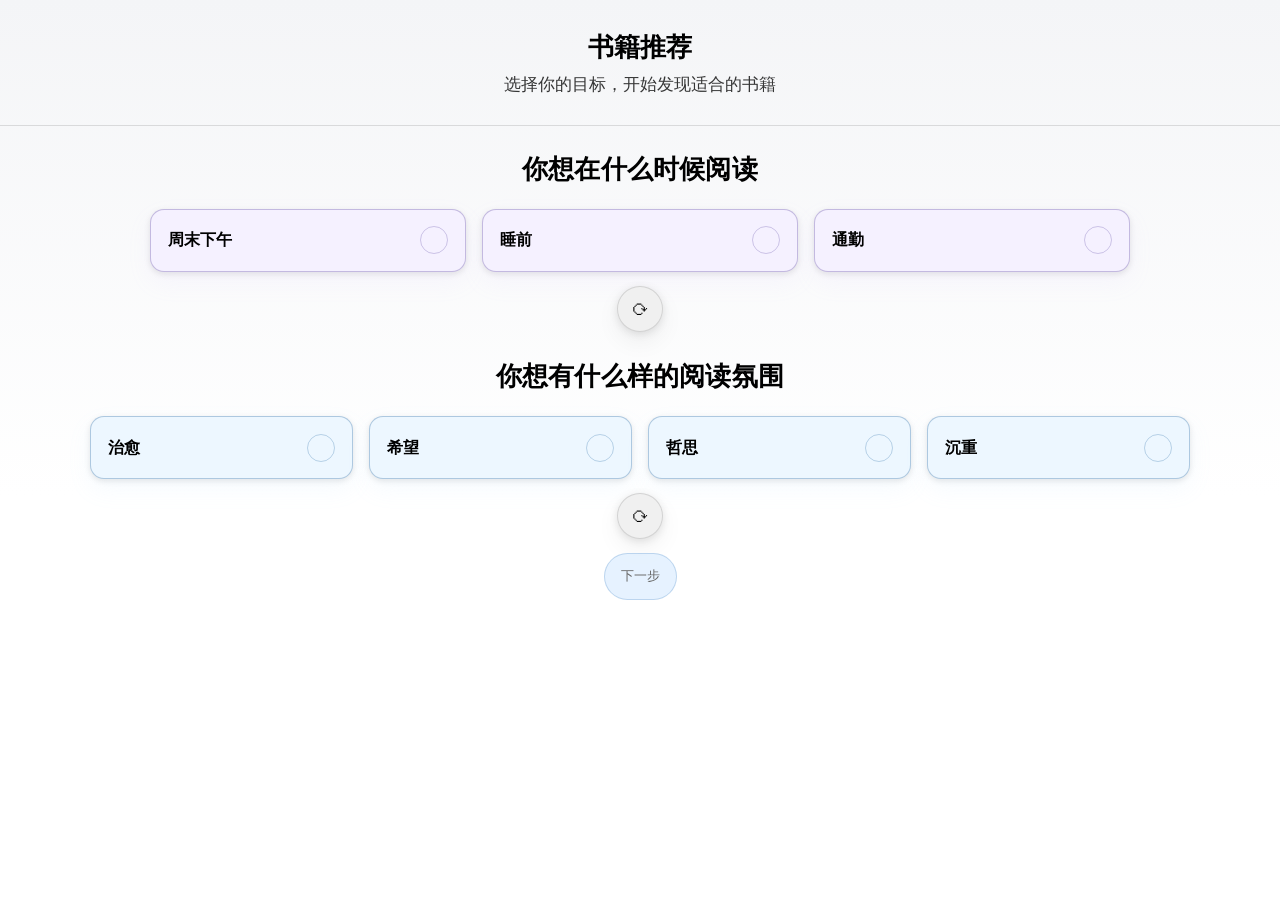
==== index.html @ 32f5d988 "clean deploy: fix embedding model to local" ====
<!DOCTYPE html>
<html lang="zh-CN">
  <head>
    <meta charset="UTF-8" />
    <meta name="viewport" content="width=device-width, initial-scale=1.0" />
    <title>书籍推荐系统</title>
    <link rel="stylesheet" href="styles/main.css" />
    <script>
      window.BOOKRECOMMEND_API_BASE = "https://bookrecommend-uevd.onrender.com";
    </script>
  </head>
  <body>
    <div id="app">
      <header class="app-header">
        <div id="topbar"></div>
      </header>
      <main id="main" class="app-main"></main>
    </div>
    <script type="module" src="scripts/main.js"></script>
  </body>
</html>
---- styles/main.css ----
/* 全局样式入口 —— 可按需拆分至 tokens.css、layout.css 等 */

@import "./components/book-card.css";
@import "./components/button-component.css";
@import "./components/scene-button-component.css";
@import "./components/scene-selected-goal.css";
@import "./components/nav-bar.css";
@import "./components/prompt-preview.css";
@import "./components/confirm-send-button.css";
@import "./components/recommend-results.css";

*,
*::before,
*::after {
  box-sizing: border-box;
}

:root {
  color-scheme: light dark;
  --font-sans: system-ui, -apple-system, "Segoe UI", Roboto, "Helvetica Neue", Arial, sans-serif;
}

html {
  font-family: var(--font-sans);
  line-height: 1.5;
}

body {
  margin: 0;
  min-height: 100vh;
  background: linear-gradient(180deg, #f4f5f7 0%, #ffffff 55%, #ffffff 100%);
}

body.page-style-more {
  background: linear-gradient(180deg, #e7e9ee 0%, #f1f2f5 60%, #f4f5f7 100%);
}

@media (prefers-color-scheme: dark) {
  body {
    background: linear-gradient(180deg, #0f1115 0%, #12151b 55%, #12151b 100%);
  }

  body.page-style-more {
    background: linear-gradient(180deg, #0d0f14 0%, #10131a 60%, #12151b 100%);
  }
}

.app-header {
  padding: 1rem 1.5rem;
  border-bottom: 1px solid color-mix(in srgb, CanvasText 12%, transparent);
}

.app-nav {
  display: flex;
  gap: 1rem;
  margin-top: 0.5rem;
}

.app-nav a {
  color: inherit;
}

.app-main {
  padding: 1.5rem;
}

.flow-step__title {
  margin: 0;
  display: grid;
  justify-items: center;
  text-align: center;
  font-size: clamp(1.25rem, 2.2vw, 1.6rem);
  font-weight: 720;
  letter-spacing: 0.2px;
}

.flow-step--goal .flow-step__title {
  margin-bottom: clamp(0.9rem, 2vw, 1.25rem);
}

.flow-step--scene .flow-step__title {
  margin-bottom: clamp(0.9rem, 2vw, 1.25rem);
}

.flow-step--scene .goal-button-grid + .flow-step__title {
  margin-top: clamp(0.9rem, 2vw, 1.25rem);
}

.fade-enter {
  opacity: 0;
}

.fade-enter.fade-enter--active {
  opacity: 1;
  transition: opacity 720ms cubic-bezier(0.22, 1, 0.36, 1);
}

.fade-exit {
  opacity: 1;
}

.fade-exit.fade-exit--active {
  opacity: 0;
  transition: opacity 260ms ease;
}

@media (max-width: 560px) {
  .app-header {
    padding: 0.9rem 1rem;
  }
  .app-main {
    padding: 1rem;
  }
}

.flow-back {
  appearance: none;
  border: 1px solid color-mix(in srgb, CanvasText 12%, transparent);
  border-radius: 14px;
  padding: 0.85rem 1rem;
  background: color-mix(in srgb, CanvasText 6%, Canvas 94%);
  color: CanvasText;
  box-shadow:
    0 10px 24px color-mix(in srgb, CanvasText 6%, transparent),
    0 2px 8px color-mix(in srgb, CanvasText 10%, transparent);
  cursor: pointer;
  transition:
    transform 120ms ease,
    background 180ms ease,
    border-color 180ms ease,
    box-shadow 180ms ease,
    filter 180ms ease;
}

.flow-back:hover {
  background: color-mix(in srgb, CanvasText 8%, Canvas 92%);
  border-color: color-mix(in srgb, CanvasText 18%, transparent);
  transform: translateY(-1px);
  box-shadow:
    0 14px 30px color-mix(in srgb, CanvasText 8%, transparent),
    0 6px 14px color-mix(in srgb, CanvasText 12%, transparent);
}

.flow-back:active {
  transform: translateY(0) scale(0.985);
  filter: saturate(1.03);
}

.flow-refresh {
  width: 46px;
  height: 46px;
  padding: 0;
  border-radius: 999px;
  display: inline-grid;
  place-items: center;
  line-height: 1;
  font-size: 1.15rem;
}

.flow-refresh:active {
  transform: scale(0.96);
}

.flow-back--bottom {
  margin-top: 0.75rem;
  display: block;
  margin-inline: auto;
}

.ui-modal__overlay {
  position: fixed;
  inset: 0;
  z-index: 1000;
  display: grid;
  place-items: center;
  padding: 1.25rem;
  background: color-mix(in srgb, CanvasText 18%, transparent);
  backdrop-filter: blur(6px);
}

.ui-modal {
  width: min(520px, 94vw);
  border-radius: 16px;
  border: 1px solid color-mix(in srgb, CanvasText 12%, transparent);
  background: color-mix(in srgb, Canvas 94%, CanvasText 6%);
  box-shadow: 0 18px 40px color-mix(in srgb, CanvasText 20%, transparent);
  padding: 1rem 1rem 0.9rem 1rem;
}

.ui-modal__title {
  font-size: 1.05rem;
  font-weight: 760;
  text-align: center;
  letter-spacing: 0.2px;
}

.ui-modal__desc {
  margin-top: 0.65rem;
  padding: 0.75rem 0.85rem;
  border-radius: 14px;
  border: 1px solid color-mix(in srgb, var(--accent) 34%, CanvasText 10%);
  background: color-mix(in srgb, var(--accent) 10%, Canvas 90%);
  text-align: left;
  white-space: pre-line;
  word-break: break-word;
}

.ui-modal__actions {
  margin-top: 0.9rem;
  display: flex;
  justify-content: center;
  gap: 0.75rem;
}

.ui-modal__ok {
  border-color: color-mix(in srgb, var(--accent) 46%, CanvasText 10%);
  background: color-mix(in srgb, var(--accent) 16%, Canvas 84%);
}

.scene-placeholder {
  margin-top: 1rem;
  padding: 1rem;
  border-radius: 14px;
  border: 1px dashed color-mix(in srgb, CanvasText 16%, transparent);
  opacity: 0.9;
}

@media (prefers-reduced-motion: reduce) {
  .fade-enter,
  .fade-exit {
    transition: none !important;
  }
}
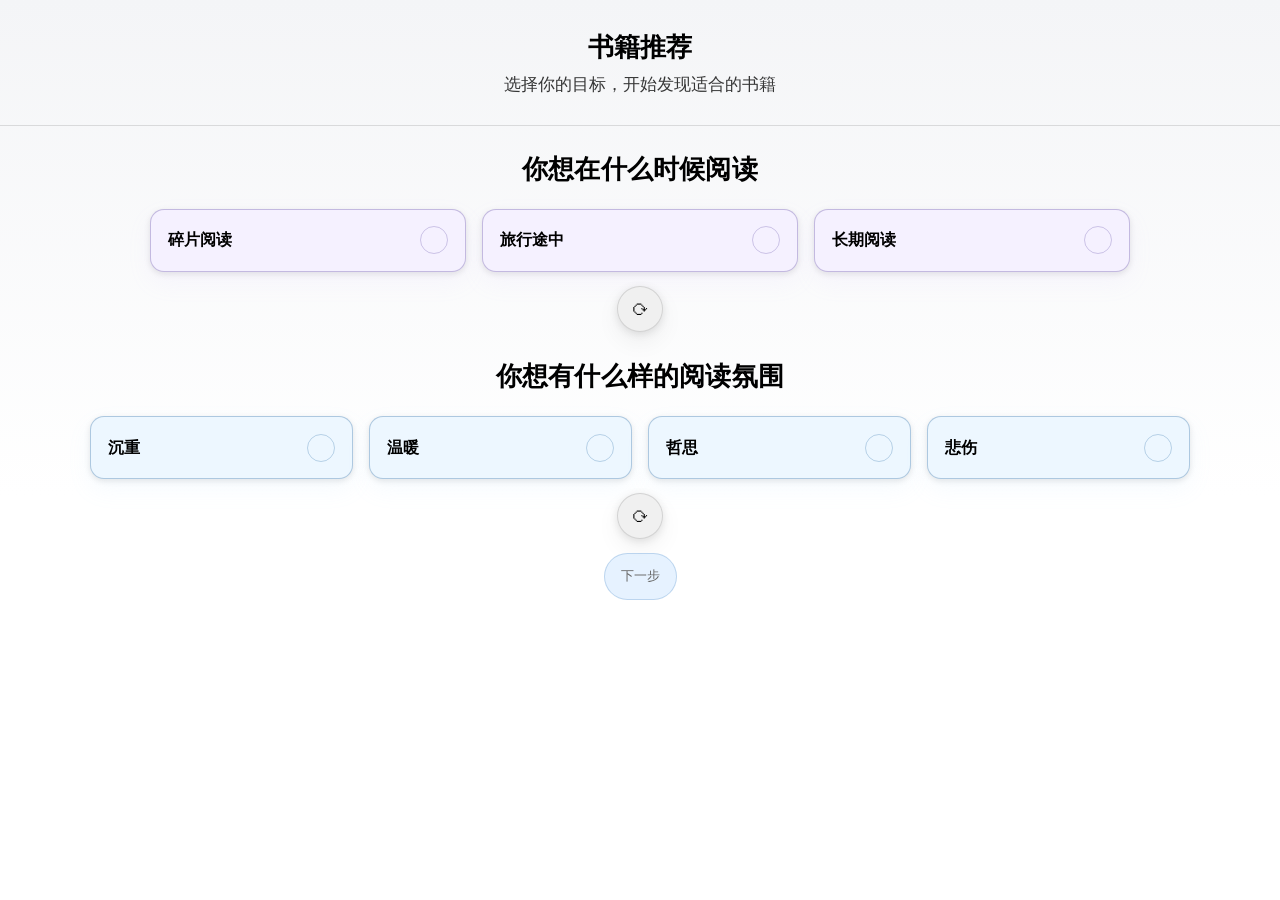
==== commit 7d1a8d2a: "后端接口更改" ====
--- a/index.html
+++ b/index.html
@@ -6,7 +6,7 @@
     <title>书籍推荐系统</title>
     <link rel="stylesheet" href="styles/main.css" />
     <script>
-      window.BOOKRECOMMEND_API_BASE = "https://bookrecommend-uevd.onrender.com";
+      window.BOOKRECOMMEND_API_BASE = "http://47.114.125.228:8001/recommend";
     </script>
   </head>
   <body>
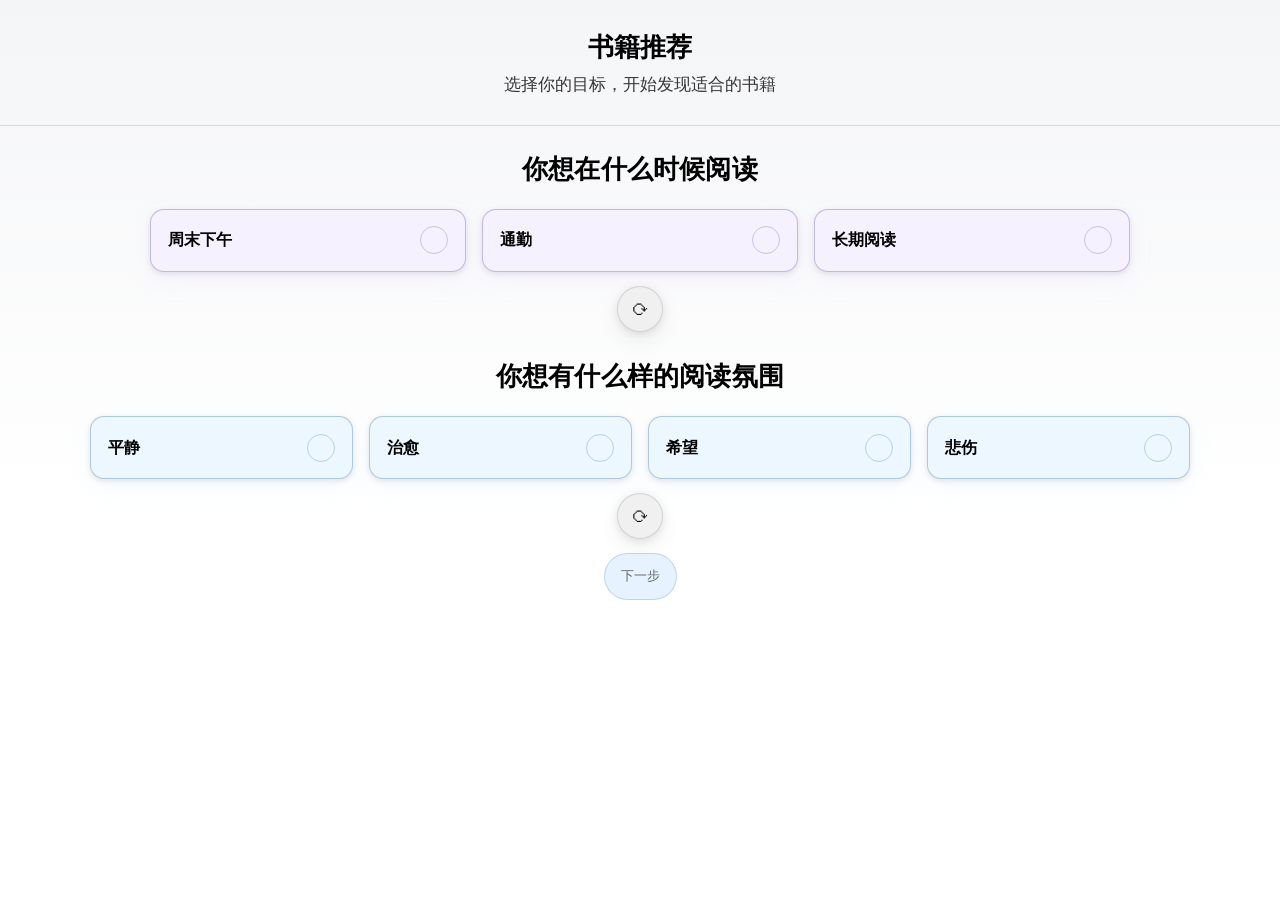
==== commit 5908a0ab: "后端接口修改" ====
--- a/index.html
+++ b/index.html
@@ -6,7 +6,7 @@
     <title>书籍推荐系统</title>
     <link rel="stylesheet" href="styles/main.css" />
     <script>
-      window.BOOKRECOMMEND_API_BASE = "http://47.114.125.228:8001/recommend";
+      window.BOOKRECOMMEND_API_BASE = "http://47.114.125.228:8001";
     </script>
   </head>
   <body>
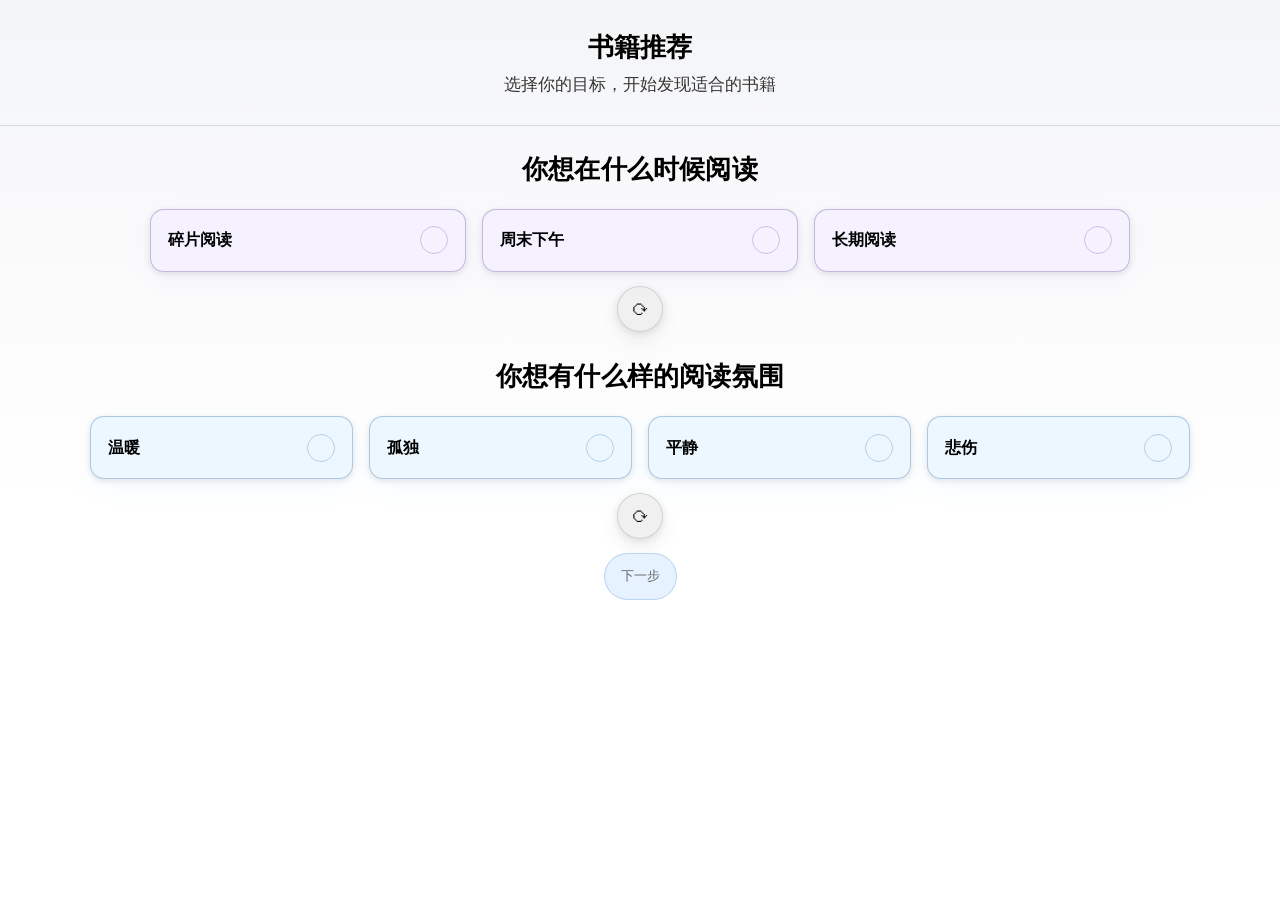
==== commit 575760ad: "后端接口修复" ====
--- a/index.html
+++ b/index.html
@@ -6,7 +6,7 @@
     <title>书籍推荐系统</title>
     <link rel="stylesheet" href="styles/main.css" />
     <script>
-      window.BOOKRECOMMEND_API_BASE = "http://47.114.125.228:8001";
+      window.BOOKRECOMMEND_API_BASE = "http://47.114.125.228:8001/recommend";
     </script>
   </head>
   <body>
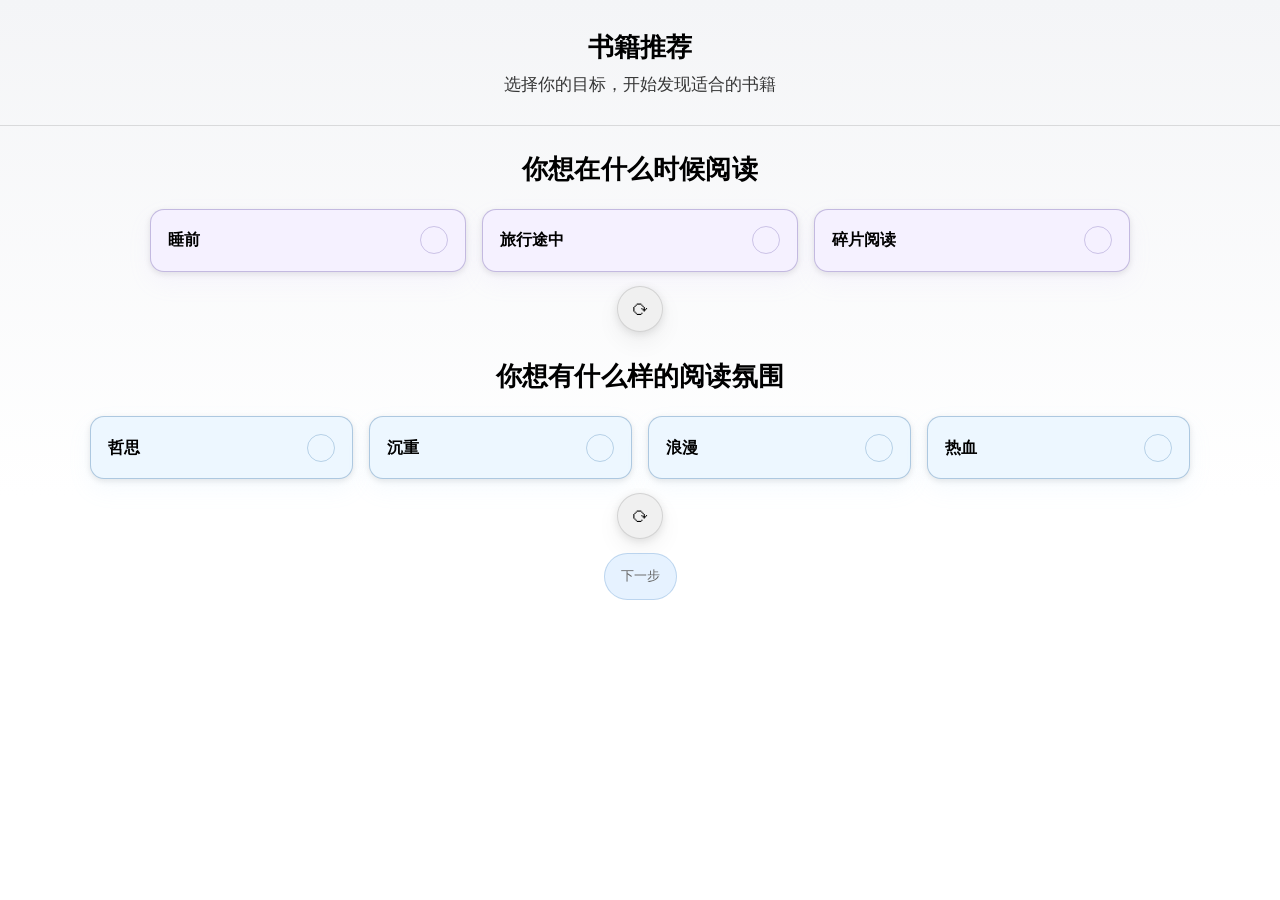
==== commit 31d5447b: "后端接口修复" ====
--- a/index.html
+++ b/index.html
@@ -6,7 +6,7 @@
     <title>书籍推荐系统</title>
     <link rel="stylesheet" href="styles/main.css" />
     <script>
-      window.BOOKRECOMMEND_API_BASE = "http://47.114.125.228:8001/recommend";
+      window.BOOKRECOMMEND_API_BASE = "http://47.114.125.228:8001";
     </script>
   </head>
   <body>
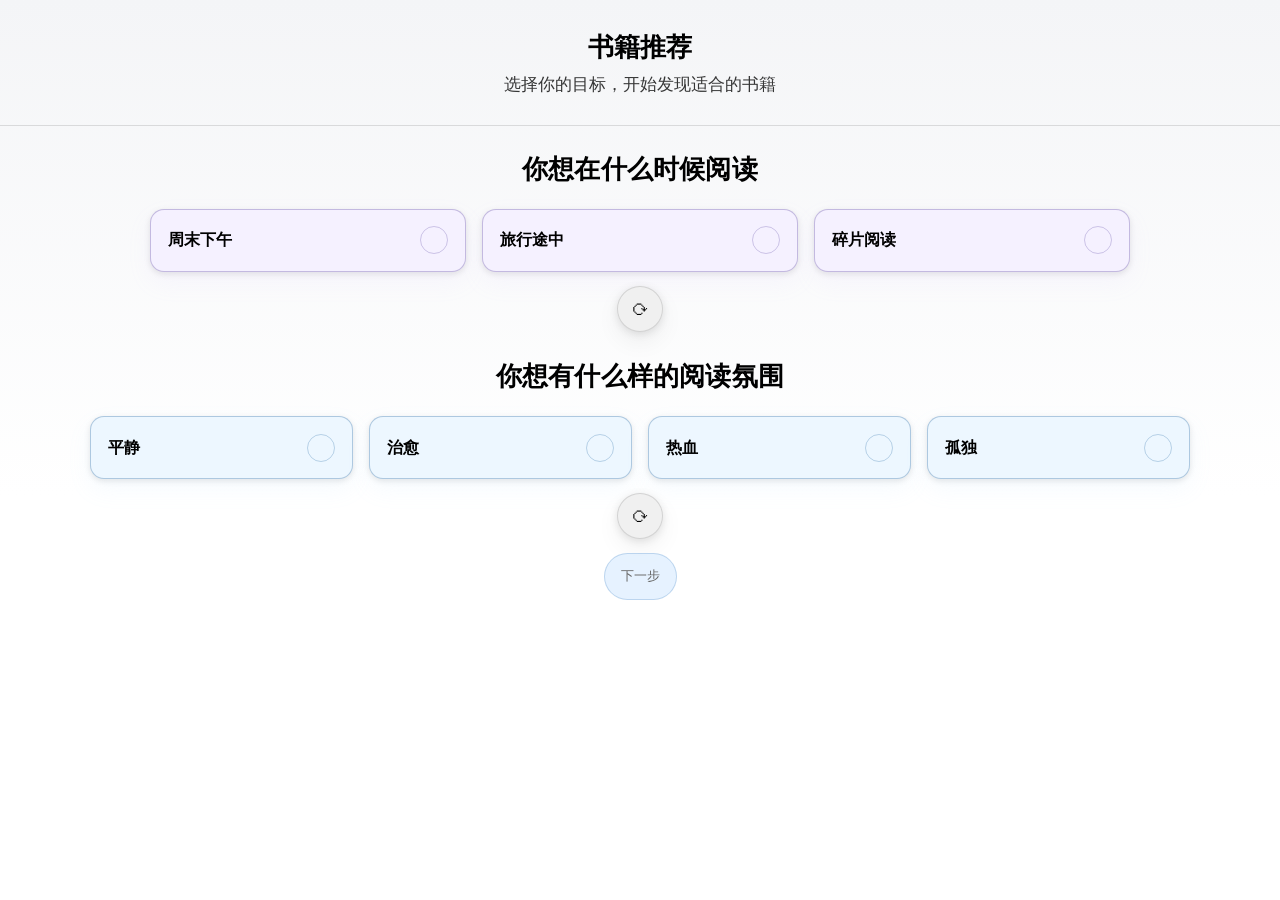
==== commit 5e6592a1: "feat: 后端接口修复" ====
--- a/index.html
+++ b/index.html
@@ -6,7 +6,7 @@
     <title>书籍推荐系统</title>
     <link rel="stylesheet" href="styles/main.css" />
     <script>
-      window.BOOKRECOMMEND_API_BASE = "http://47.114.125.228:8001";
+      window.BOOKRECOMMEND_API_BASE = "http://47.114.125.228/api";
     </script>
   </head>
   <body>
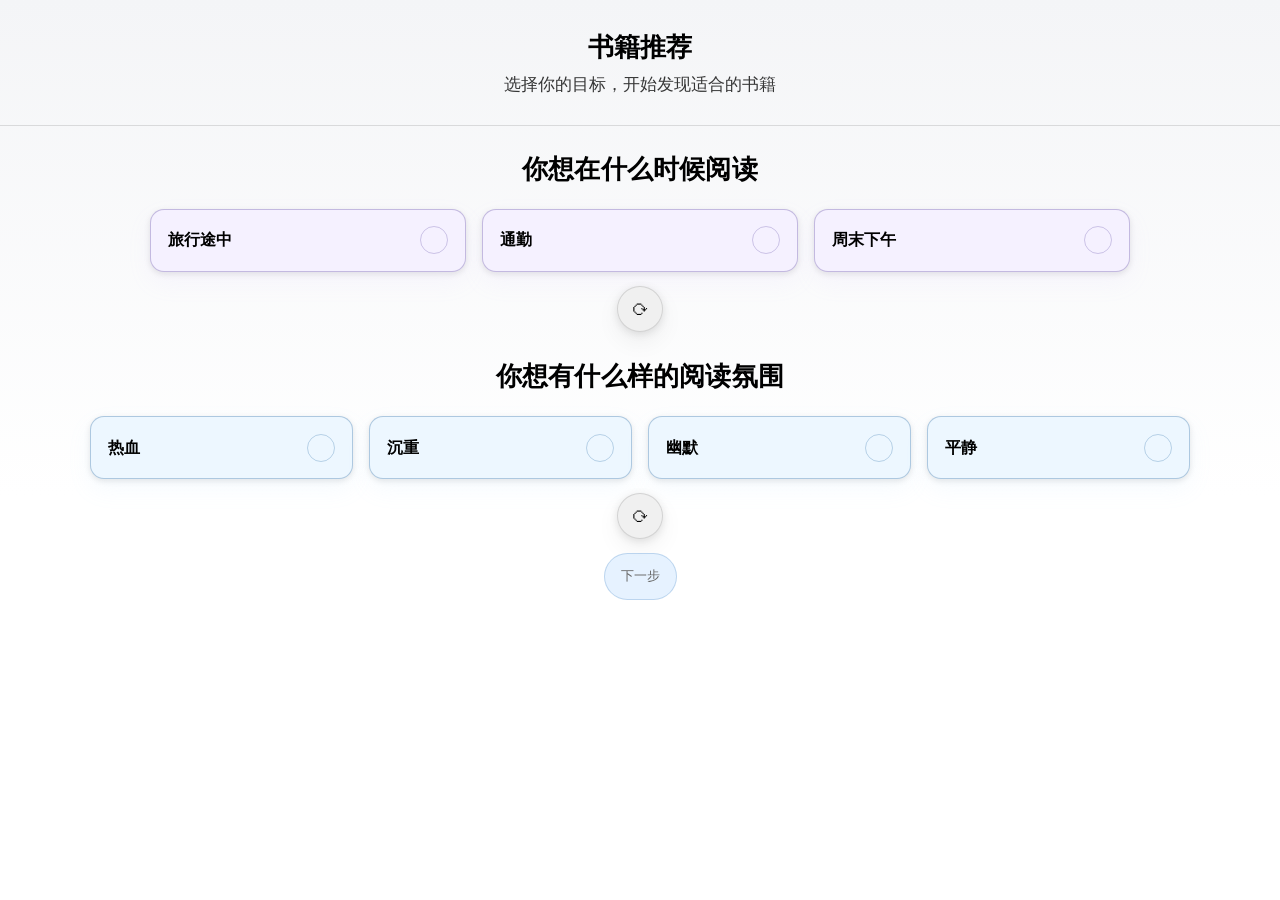
==== commit aed21b7f: "端口绕过" ====
--- a/index.html
+++ b/index.html
@@ -6,7 +6,7 @@
     <title>书籍推荐系统</title>
     <link rel="stylesheet" href="styles/main.css" />
     <script>
-      window.BOOKRECOMMEND_API_BASE = "http://47.114.125.228/api";
+      window.BOOKRECOMMEND_API_BASE = "/api";
     </script>
   </head>
   <body>
